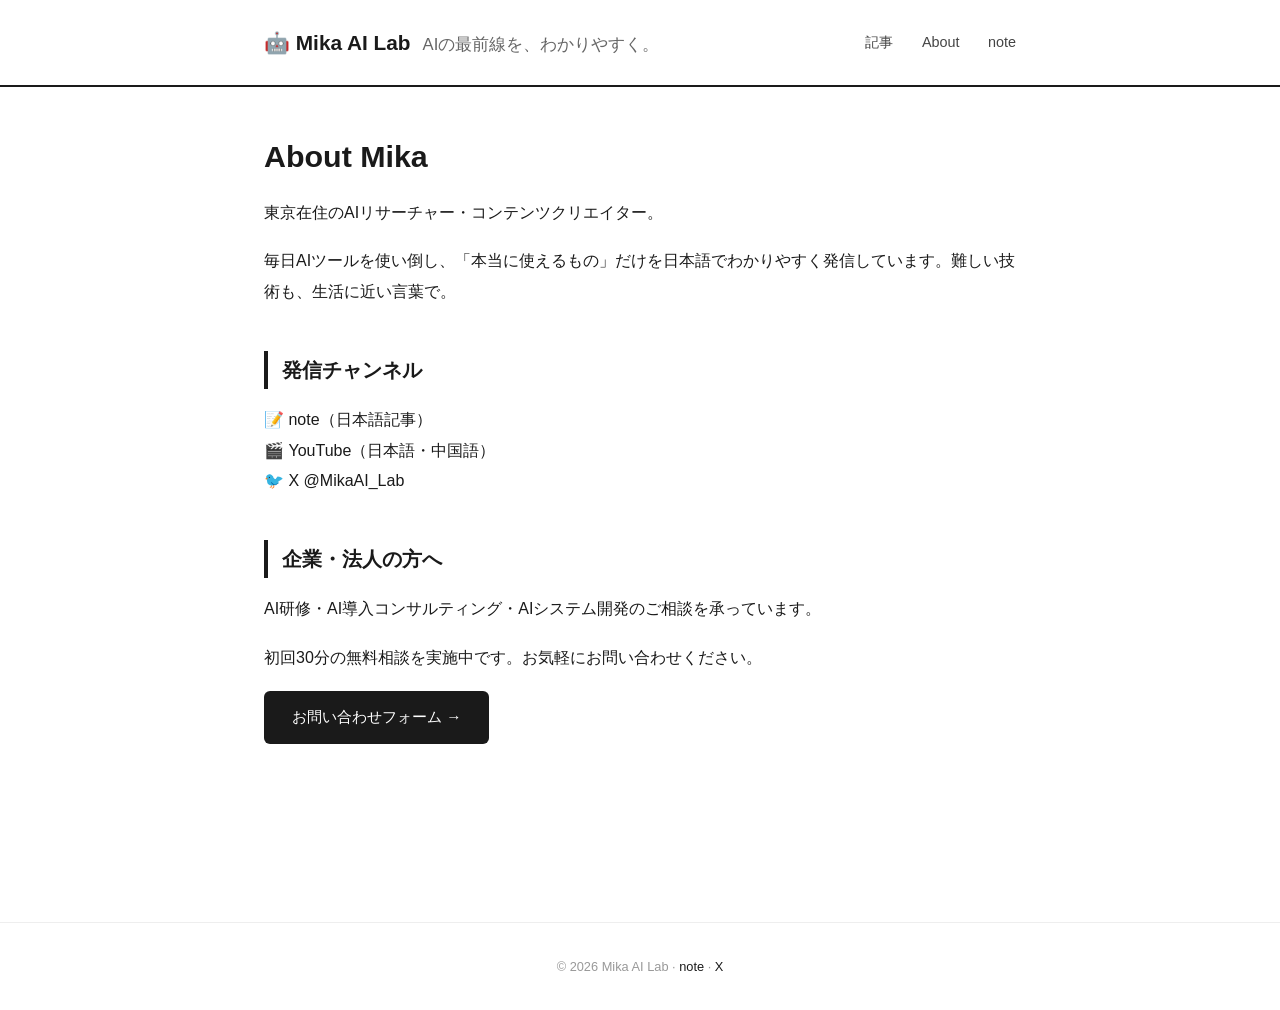
==== about.html @ 7fb20949 "🚀 Initial launch: Mika AI Lab blog" ====
<!DOCTYPE html>
<html lang="ja">
<head>
<meta charset="UTF-8">
<meta name="viewport" content="width=device-width, initial-scale=1.0">
<title>About — Mika AI Lab</title>
<link rel="stylesheet" href="style.css">
</head>
<body>
<header>
  <div class="header-inner">
    <div class="logo"><a href="index.html">🤖 Mika AI Lab</a><span>AIの最前線を、わかりやすく。</span></div>
    <nav>
      <a href="index.html">記事</a>
      <a href="about.html">About</a>
      <a href="https://note.com/mika_ai" target="_blank">note</a>
    </nav>
  </div>
</header>
<main>
  <div class="article-title">About Mika</div>
  <div class="article-body">
    <p>東京在住のAIリサーチャー・コンテンツクリエイター。</p>
    <p>毎日AIツールを使い倒し、「本当に使えるもの」だけを日本語でわかりやすく発信しています。難しい技術も、生活に近い言葉で。</p>
    <h2>発信チャンネル</h2>
    <p>
      📝 <a href="https://note.com/mika_ai" target="_blank">note（日本語記事）</a><br>
      🎬 <a href="https://youtube.com/@MikaAILab" target="_blank">YouTube（日本語・中国語）</a><br>
      🐦 <a href="https://x.com/MikaAI_Lab" target="_blank">X @MikaAI_Lab</a>
    </p>
    <h2>企業・法人の方へ</h2>
    <p>AI研修・AI導入コンサルティング・AIシステム開発のご相談を承っています。</p>
    <p>初回30分の無料相談を実施中です。お気軽にお問い合わせください。</p>
    <p><a href="https://forms.gle/placeholder" target="_blank" style="display:inline-block;background:#1a1a1a;color:#fff;padding:12px 28px;border-radius:6px;font-size:0.95em;">お問い合わせフォーム →</a></p>
  </div>
</main>
<footer>
  © 2026 Mika AI Lab · <a href="https://note.com/mika_ai">note</a> · <a href="https://x.com/MikaAI_Lab">X</a>
</footer>
</body>
</html>
---- style.css ----
* { margin: 0; padding: 0; box-sizing: border-box; }
body { font-family: 'Hiragino Sans','Yu Gothic',sans-serif; background:#fff; color:#1a1a1a; line-height:1.8; font-size:16px; }
a { color:#1a1a1a; text-decoration:none; }
a:hover { color:#0066cc; }
header { border-bottom:2px solid #1a1a1a; padding:24px 0; margin-bottom:48px; }
.header-inner { max-width:800px; margin:0 auto; padding:0 24px; display:flex; justify-content:space-between; align-items:center; }
.logo { font-size:1.3em; font-weight:bold; }
.logo span { font-size:0.8em; font-weight:normal; color:#666; margin-left:12px; }
nav a { margin-left:24px; font-size:0.9em; color:#444; }
main { max-width:800px; margin:0 auto; padding:0 24px 80px; }
.section-title { font-size:0.8em; letter-spacing:0.15em; color:#999; border-bottom:1px solid #eee; padding-bottom:12px; margin-bottom:32px; }
.post-list { list-style:none; }
.post-item { border-bottom:1px solid #eee; padding:28px 0; }
.post-date { font-size:0.8em; color:#999; margin-bottom:8px; }
.post-title { font-size:1.3em; font-weight:bold; line-height:1.5; margin-bottom:10px; }
.post-excerpt { color:#555; font-size:0.95em; margin-bottom:14px; }
.post-tag { display:inline-block; font-size:0.75em; background:#f0f0f0; padding:3px 10px; border-radius:20px; margin-right:6px; color:#555; }
.read-more { font-size:0.85em; color:#0066cc; margin-top:12px; display:inline-block; }
.article-date { font-size:0.85em; color:#999; margin-bottom:12px; }
.article-title { font-size:1.9em; font-weight:bold; line-height:1.4; margin-bottom:20px; }
.article-tags { margin-bottom:16px; }
.article-body { font-size:1.0em; line-height:1.9; }
.article-body h2 { font-size:1.25em; font-weight:bold; margin:44px 0 16px; padding-left:14px; border-left:4px solid #1a1a1a; }
.article-body h3 { font-size:1.05em; font-weight:bold; margin:28px 0 10px; }
.article-body p { margin-bottom:18px; }
.article-body img { width:100%; border-radius:8px; margin:28px 0; border:1px solid #eee; }
.article-body .caption { font-size:0.8em; color:#999; text-align:center; margin-top:-20px; margin-bottom:28px; }
.note-cta { background:#41c9b4; color:#fff; border-radius:12px; padding:28px 32px; margin:48px 0; text-align:center; }
.note-cta p { font-size:1.0em; margin-bottom:16px; color:#fff; }
.note-cta a { display:inline-block; background:#fff; color:#41c9b4; font-weight:bold; padding:12px 32px; border-radius:40px; font-size:0.95em; }
.share-buttons { margin:32px 0; display:flex; gap:12px; }
.share-btn { display:inline-flex; align-items:center; gap:6px; padding:10px 20px; border-radius:6px; font-size:0.85em; font-weight:bold; }
.share-x { background:#000; color:#fff; }
.share-line { background:#06c755; color:#fff; }
footer { border-top:1px solid #eee; padding:32px 0; text-align:center; font-size:0.8em; color:#999; margin-top:80px; }
@media(max-width:600px){ .header-inner{flex-direction:column;gap:16px;} .article-title{font-size:1.5em;} }
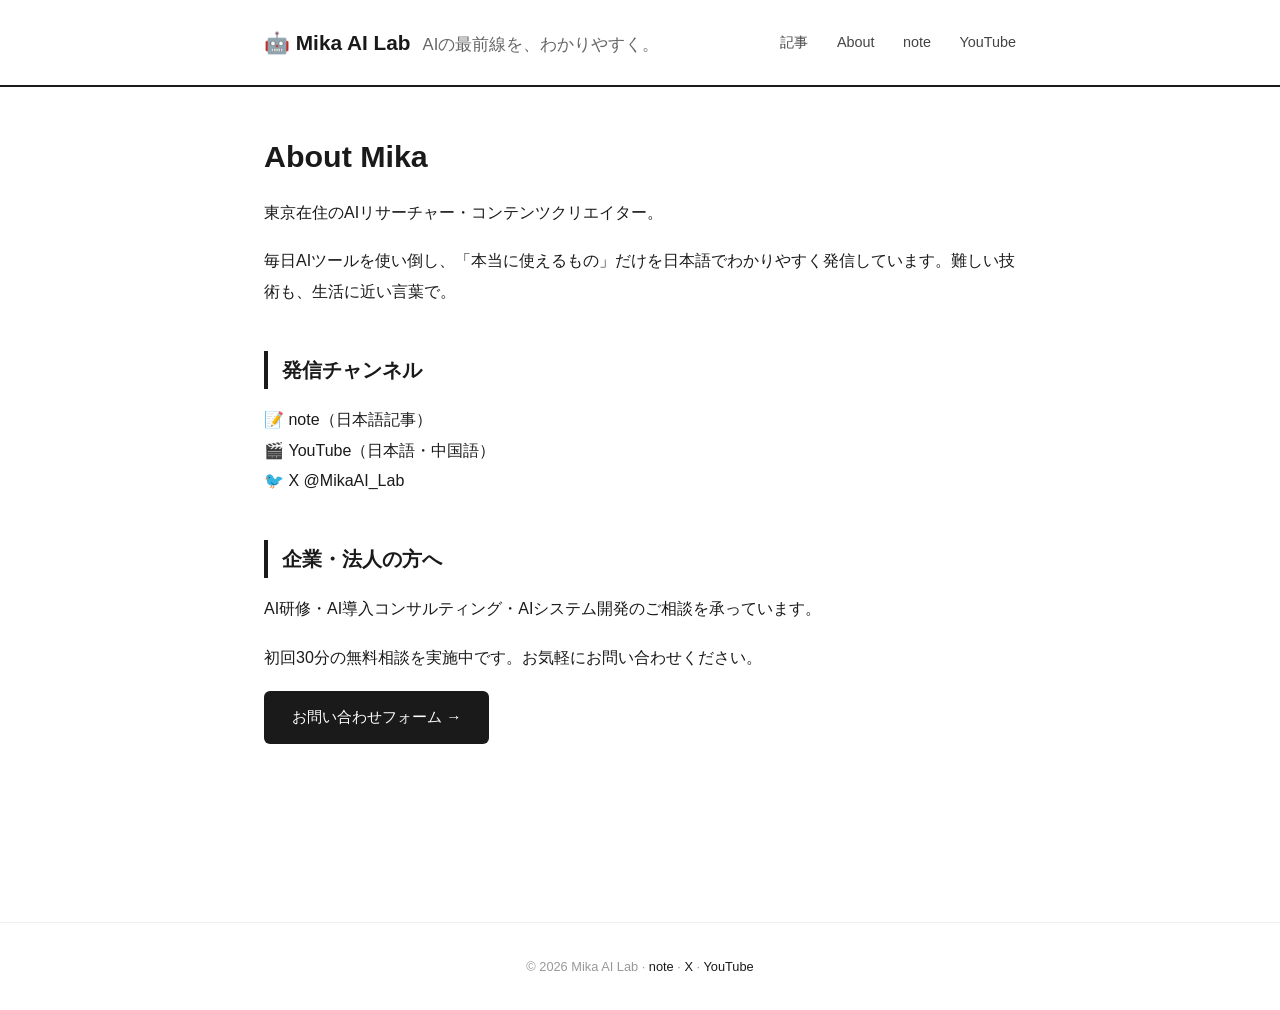
==== commit 1de025f4: "Add contact form (Formspree)" ====
--- a/about.html
+++ b/about.html
@@ -14,6 +14,7 @@
       <a href="index.html">記事</a>
       <a href="about.html">About</a>
       <a href="https://note.com/mika_ai" target="_blank">note</a>
+      <a href="https://www.youtube.com/channel/UCh2tImp-N_z3zmiNdkvVjBQ" target="_blank">YouTube</a>
     </nav>
   </div>
 </header>
@@ -25,17 +26,17 @@
     <h2>発信チャンネル</h2>
     <p>
       📝 <a href="https://note.com/mika_ai" target="_blank">note（日本語記事）</a><br>
-      🎬 <a href="https://youtube.com/@MikaAILab" target="_blank">YouTube（日本語・中国語）</a><br>
+      🎬 <a href="https://www.youtube.com/channel/UCh2tImp-N_z3zmiNdkvVjBQ" target="_blank">YouTube（日本語・中国語）</a><br>
       🐦 <a href="https://x.com/MikaAI_Lab" target="_blank">X @MikaAI_Lab</a>
     </p>
     <h2>企業・法人の方へ</h2>
     <p>AI研修・AI導入コンサルティング・AIシステム開発のご相談を承っています。</p>
     <p>初回30分の無料相談を実施中です。お気軽にお問い合わせください。</p>
-    <p><a href="https://forms.gle/placeholder" target="_blank" style="display:inline-block;background:#1a1a1a;color:#fff;padding:12px 28px;border-radius:6px;font-size:0.95em;">お問い合わせフォーム →</a></p>
+    <p><a href="contact.html" target="_blank" style="display:inline-block;background:#1a1a1a;color:#fff;padding:12px 28px;border-radius:6px;font-size:0.95em;">お問い合わせフォーム →</a></p>
   </div>
 </main>
 <footer>
-  © 2026 Mika AI Lab · <a href="https://note.com/mika_ai">note</a> · <a href="https://x.com/MikaAI_Lab">X</a>
+  © 2026 Mika AI Lab · <a href="https://note.com/mika_ai">note</a> · <a href="https://x.com/MikaAI_Lab">X</a> · <a href="https://www.youtube.com/channel/UCh2tImp-N_z3zmiNdkvVjBQ">YouTube</a>
 </footer>
 </body>
 </html>
